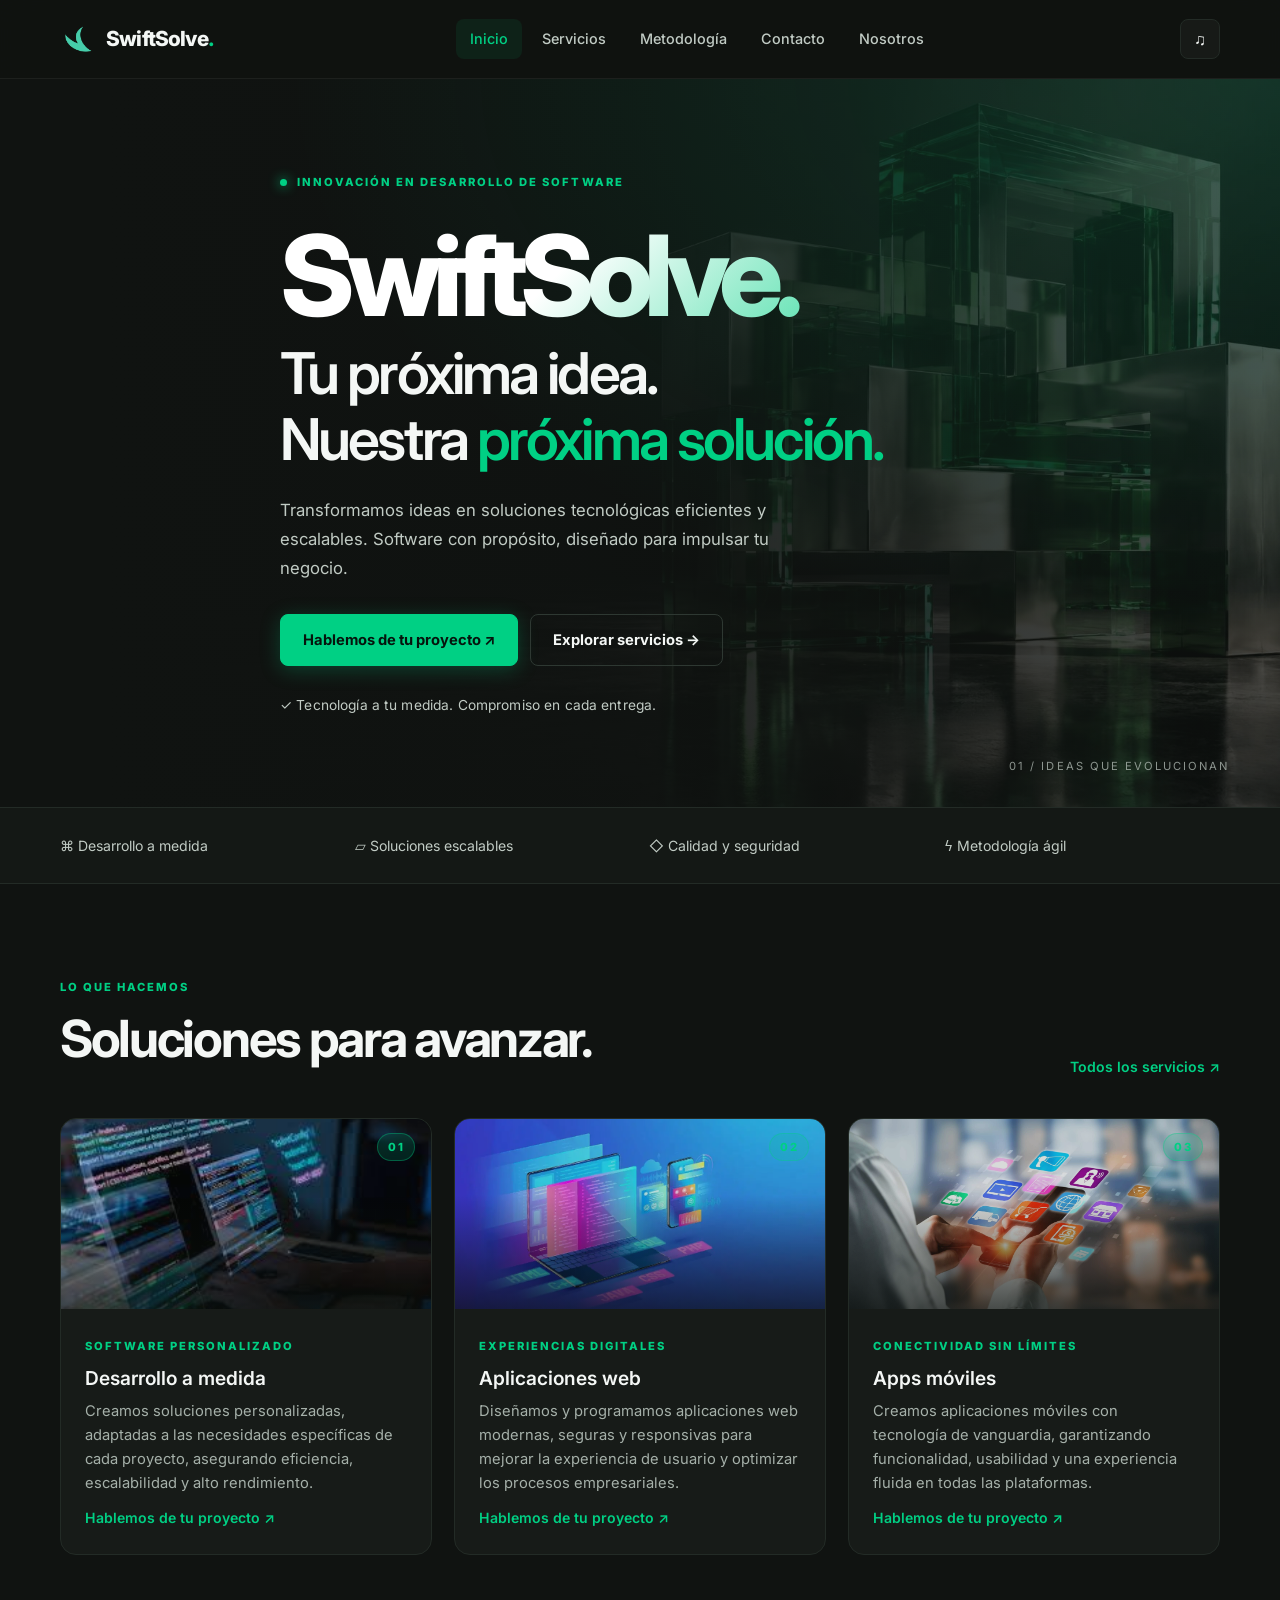
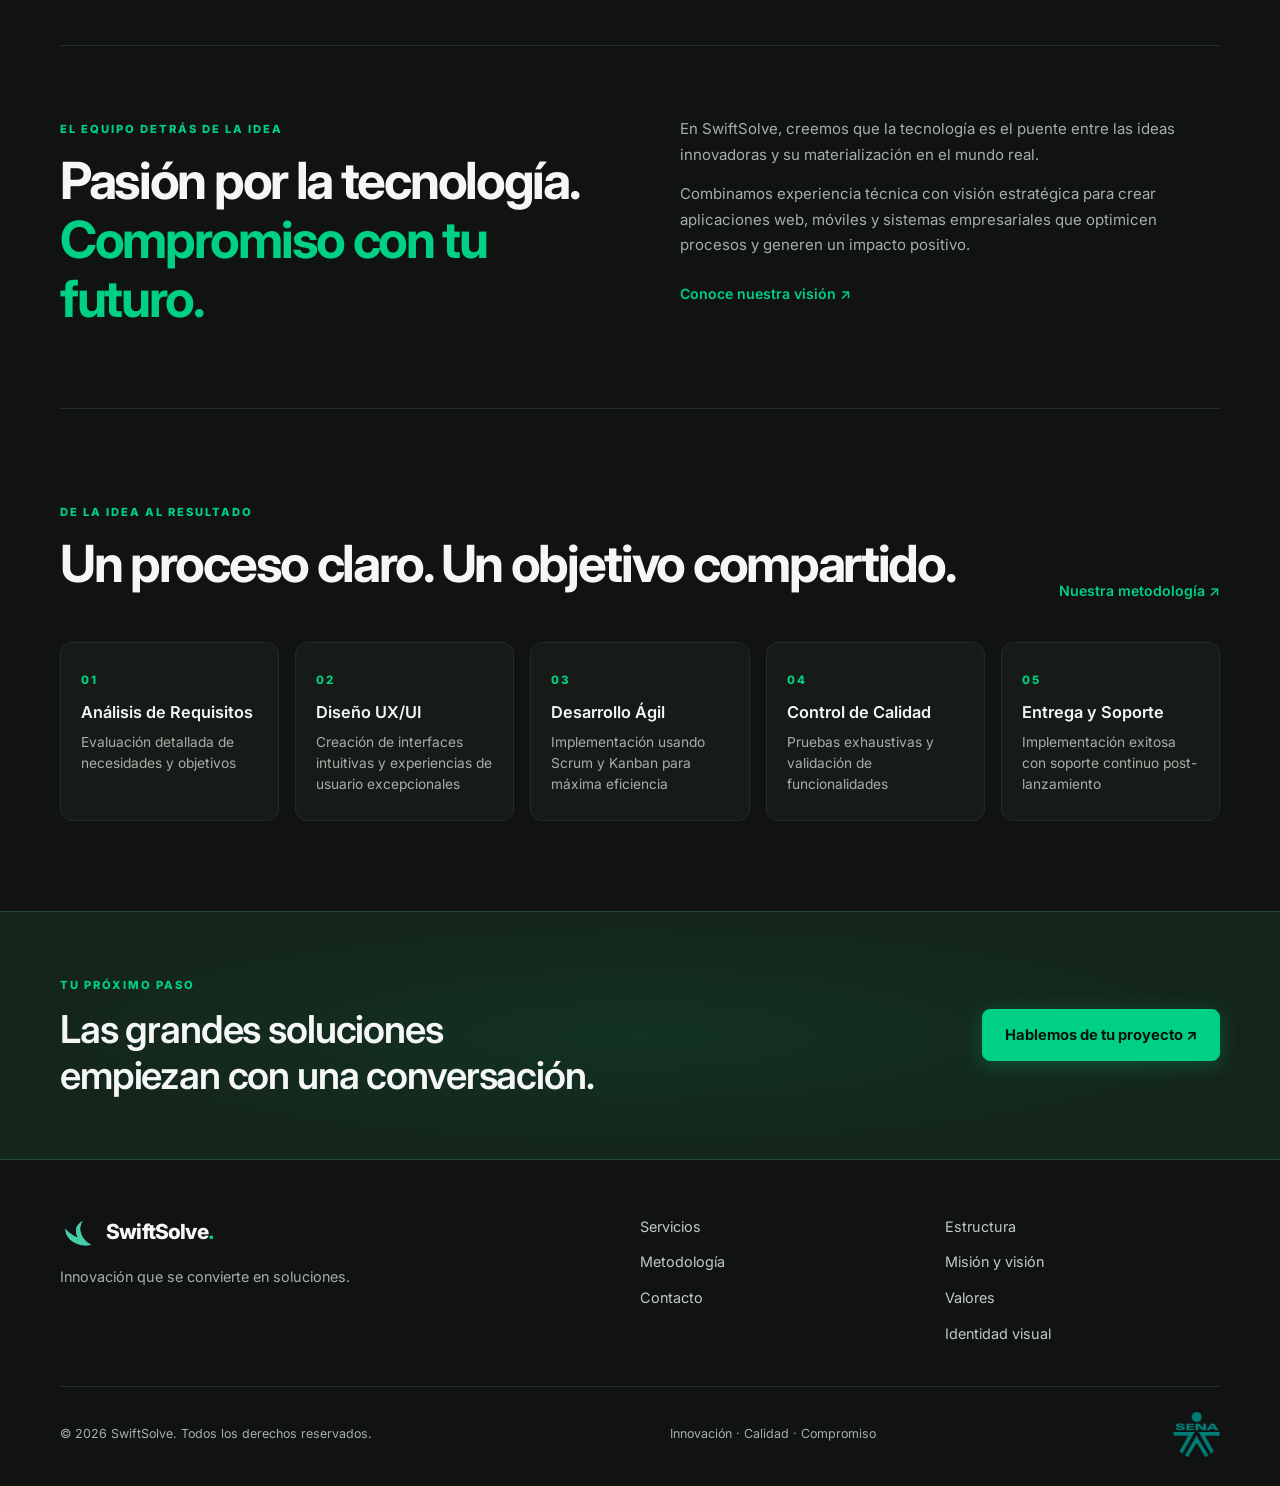
==== index.html @ 2b213038 "teyrtytrytrytr" ====
<!doctype html><html lang="es"><head><meta charset="utf-8"><meta name="viewport" content="width=device-width, initial-scale=1"><meta name="description" content="Transformamos ideas en soluciones tecnológicas eficientes y escalables. Software con propósito, diseñado para impulsar tu negocio."><meta name="theme-color" content="#101311"><title>Inicio | SwiftSolve</title><link rel="icon" href="assets/logo.png"><link rel="stylesheet" href="styles.css"></head><body><header class="site-header"><div class="shell header-inner"><a class="brand" href="index.html"><img src="assets/logo.png" alt=""><span>SwiftSolve<span class="brand-dot">.</span></span></a><nav class="desktop-nav" aria-label="Navegación principal"><a href="index.html" aria-current="page">Inicio</a><a href="servicios.html">Servicios</a><a href="metodologia.html">Metodología</a><a href="contactos.html">Contacto</a><div class="company-menu"><button class="nav-menu-button" type="button">Nosotros</button><div class="company-dropdown"><a href="estructura.html">Estructura</a><a href="mision-vision.html">Misión y visión</a><a href="valores.html">Valores</a><a href="identidad-visual.html">Identidad visual</a></div></div></nav><div class="header-actions"><button class="icon-btn" type="button" onclick="toggleAudio()" aria-label="Escuchar presentación">♫</button><button class="mobile-toggle" type="button" onclick="toggleMenu()" aria-label="Abrir menú">☰</button></div></div><nav class="mobile-nav" aria-label="Menú móvil"><a href="index.html" aria-current="page">Inicio</a><a href="servicios.html">Servicios</a><a href="metodologia.html">Metodología</a><a href="contactos.html">Contacto</a><a href="estructura.html">Estructura</a><a href="mision-vision.html">Misión y visión</a><a href="valores.html">Valores</a><a href="identidad-visual.html">Identidad visual</a></nav></header><div class="audio-panel hidden"><div class="audio-panel-head"><strong>Conoce SwiftSolve</strong><button class="icon-btn" onclick="this.closest('.audio-panel').classList.add('hidden')" aria-label="Cerrar audio">✕</button></div><audio controls src="assets/Discurso.mp3">Tu navegador no admite audio.</audio></div><main><section class="hero"><img class="hero-image" src="assets/swiftsolve-hero.jpg" alt="Tecnología e innovación"><div class="shell hero-content"><span class="eyebrow"><span class="status-dot"></span>INNOVACIÓN EN DESARROLLO DE SOFTWARE</span><h1>SwiftSolve<span class="brand-dot">.</span></h1><h2>Tu próxima idea.<br>Nuestra <span>próxima solución.</span></h2><p class="hero-description">Transformamos ideas en soluciones tecnológicas eficientes y escalables. Software con propósito, diseñado para impulsar tu negocio.</p><div class="hero-buttons"><a class="button" href="contactos.html">Hablemos de tu proyecto ↗</a><a class="button outline" href="servicios.html">Explorar servicios →</a></div><div class="hero-note">✓ Tecnología a tu medida. Compromiso en cada entrega.</div></div><div class="hero-index">01 / IDEAS QUE EVOLUCIONAN</div></section><div class="principles-band"><div class="shell principles"><div>⌘ Desarrollo a medida</div><div>▱ Soluciones escalables</div><div>◇ Calidad y seguridad</div><div>ϟ Metodología ágil</div></div></div><section class="shell section"><div class="section-heading"><div><span class="eyebrow">LO QUE HACEMOS</span><h2>Soluciones para avanzar.</h2></div><a class="text-link" href="servicios.html">Todos los servicios ↗</a></div><div class="service-grid"><article class="service-card"><div class="service-photo"><img src="assets/servicio1.png" alt="Desarrollo a medida" loading="lazy"><span class="service-number">01</span></div><div class="service-body"><span class="eyebrow">SOFTWARE PERSONALIZADO</span><h3>Desarrollo a medida</h3><p>Creamos soluciones personalizadas, adaptadas a las necesidades específicas de cada proyecto, asegurando eficiencia, escalabilidad y alto rendimiento.</p><a class="text-link" href="contactos.html">Hablemos de tu proyecto ↗</a></div></article><article class="service-card"><div class="service-photo"><img src="assets/servicio2.png" alt="Aplicaciones web" loading="lazy"><span class="service-number">02</span></div><div class="service-body"><span class="eyebrow">EXPERIENCIAS DIGITALES</span><h3>Aplicaciones web</h3><p>Diseñamos y programamos aplicaciones web modernas, seguras y responsivas para mejorar la experiencia de usuario y optimizar los procesos empresariales.</p><a class="text-link" href="contactos.html">Hablemos de tu proyecto ↗</a></div></article><article class="service-card"><div class="service-photo"><img src="assets/servicio3.png" alt="Apps móviles" loading="lazy"><span class="service-number">03</span></div><div class="service-body"><span class="eyebrow">CONECTIVIDAD SIN LÍMITES</span><h3>Apps móviles</h3><p>Creamos aplicaciones móviles con tecnología de vanguardia, garantizando funcionalidad, usabilidad y una experiencia fluida en todas las plataformas.</p><a class="text-link" href="contactos.html">Hablemos de tu proyecto ↗</a></div></article></div></section><section class="shell about-section"><div><span class="eyebrow">EL EQUIPO DETRÁS DE LA IDEA</span><h2>Pasión por la tecnología.<br><span>Compromiso con tu futuro.</span></h2></div><div><p>En SwiftSolve, creemos que la tecnología es el puente entre las ideas innovadoras y su materialización en el mundo real.</p><p>Combinamos experiencia técnica con visión estratégica para crear aplicaciones web, móviles y sistemas empresariales que optimicen procesos y generen un impacto positivo.</p><a class="text-link" href="mision-vision.html">Conoce nuestra visión ↗</a></div></section><section class="shell section"><div class="section-heading"><div><span class="eyebrow">DE LA IDEA AL RESULTADO</span><h2>Un proceso claro. Un objetivo compartido.</h2></div><a class="text-link" href="metodologia.html">Nuestra metodología ↗</a></div><div class="method-steps"><article><span class="step-number">01</span><h3>Análisis de Requisitos</h3><p>Evaluación detallada de necesidades y objetivos</p></article><article><span class="step-number">02</span><h3>Diseño UX/UI</h3><p>Creación de interfaces intuitivas y experiencias de usuario excepcionales</p></article><article><span class="step-number">03</span><h3>Desarrollo Ágil</h3><p>Implementación usando Scrum y Kanban para máxima eficiencia</p></article><article><span class="step-number">04</span><h3>Control de Calidad</h3><p>Pruebas exhaustivas y validación de funcionalidades</p></article><article><span class="step-number">05</span><h3>Entrega y Soporte</h3><p>Implementación exitosa con soporte continuo post-lanzamiento</p></article></div></section><section class="contact-band"><div class="shell"><div><span class="eyebrow">TU PRÓXIMO PASO</span><h2>Las grandes soluciones<br>empiezan con una conversación.</h2></div><a class="button" href="contactos.html">Hablemos de tu proyecto ↗</a></div></section></main><footer class="site-footer shell"><div class="footer-top"><div><a class="brand" href="index.html"><img src="assets/logo.png" alt=""><span>SwiftSolve<span class="brand-dot">.</span></span></a><p>Innovación que se convierte en soluciones.</p></div><div class="footer-links"><a href="servicios.html">Servicios</a><a href="metodologia.html">Metodología</a><a href="contactos.html">Contacto</a></div><div class="footer-links"><a href="estructura.html">Estructura</a><a href="mision-vision.html">Misión y visión</a><a href="valores.html">Valores</a><a href="identidad-visual.html">Identidad visual</a></div></div><div class="footer-bottom"><span>© 2026 SwiftSolve. Todos los derechos reservados.</span><span>Innovación · Calidad · Compromiso</span><img src="assets/logo-sena-verde.png" alt="SENA" width="47" height="47"></div></footer><script src="script.js"></script></body></html>
---- styles.css ----
/* ============================================================
   SWIFTSOLVE — STYLES.CSS (mejorado)
   Paleta: verde #00d084 · negro #101311 · blanco #f4f7f5
   ============================================================ */

@import url('https://fonts.googleapis.com/css2?family=Inter:wght@300;400;500;600;700;800&family=Manrope:wght@400;500;600;700;800&display=swap');

:root {
    --bg: #101311;
    --bg-2: #141815;
    --panel: #171b18;
    --panel-2: #1b211d;
    --text: #f4f7f5;
    --text-2: #c1cbc4;
    --muted: #a5b0a9;
    --green: #00d084;
    --green-dark: #00a86b;
    --line: #232b26;
    --line-2: #2e3832;

    --radius-sm: 8px;
    --radius-md: 12px;
    --radius-lg: 16px;
    --radius-xl: 20px;

    --shadow-sm: 0 2px 8px rgba(0, 0, 0, 0.25);
    --shadow-md: 0 12px 30px rgba(0, 0, 0, 0.35);
    --shadow-lg: 0 24px 60px rgba(0, 0, 0, 0.45);
    --shadow-glow: 0 0 24px rgba(0, 208, 132, 0.18);
    --shadow-glow-strong: 0 0 40px rgba(0, 208, 132, 0.3);

    --transition: 0.25s cubic-bezier(0.4, 0, 0.2, 1);
}

/* ============================================================
   RESET
   ============================================================ */
* {
    box-sizing: border-box;
    margin: 0;
    padding: 0;
}

html {
    scroll-behavior: smooth;
    -webkit-text-size-adjust: 100%;
}

body {
    background: var(--bg);
    color: var(--text);
    font-family: 'Inter', 'Manrope', -apple-system, BlinkMacSystemFont, Arial, sans-serif;
    font-size: 15px;
    line-height: 1.65;
    -webkit-font-smoothing: antialiased;
    -moz-osx-font-smoothing: grayscale;
    overflow-x: hidden;
}

img {
    max-width: 100%;
    display: block;
}

a {
    color: inherit;
    text-decoration: none;
    transition: color var(--transition);
}

button {
    font-family: inherit;
    cursor: pointer;
}

.shell {
    width: min(1160px, calc(100% - 44px));
    margin-inline: auto;
}

/* ============================================================
   HEADER
   ============================================================ */
.site-header {
    position: sticky;
    top: 0;
    z-index: 100;
    background: rgba(16, 19, 17, 0.82);
    backdrop-filter: saturate(180%) blur(18px);
    -webkit-backdrop-filter: saturate(180%) blur(18px);
    border-bottom: 1px solid rgba(255, 255, 255, 0.06);
}

.header-inner {
    height: 78px;
    display: flex;
    align-items: center;
    justify-content: space-between;
    gap: 28px;
}

.brand {
    display: flex;
    align-items: center;
    gap: 10px;
    font-size: 1.3rem;
    font-weight: 800;
    letter-spacing: -0.04em;
    color: var(--text);
    transition: opacity var(--transition);
}

.brand:hover { opacity: 0.85; }

.brand img {
    width: 36px;
    height: 36px;
    object-fit: contain;
}

.brand-dot { color: var(--green); }

/* Nav desktop */
.desktop-nav {
    display: flex;
    align-items: center;
    gap: 6px;
    font-size: 0.9rem;
    font-weight: 500;
}

.desktop-nav > a,
.company-menu > button {
    position: relative;
    padding: 8px 14px;
    border-radius: var(--radius-sm);
    color: var(--text-2);
    background: transparent;
    border: 0;
    font: inherit;
    font-size: 0.9rem;
    font-weight: 500;
    transition: all var(--transition);
}

.desktop-nav > a:hover,
.desktop-nav > a[aria-current="page"],
.company-menu:hover > button,
.company-menu > button[aria-expanded="true"] {
    color: var(--green);
    background: rgba(0, 208, 132, 0.08);
}

.company-menu {
    position: relative;
}

.company-dropdown {
    position: absolute;
    top: calc(100% + 8px);
    left: 0;
    min-width: 200px;
    padding: 8px;
    background: var(--panel-2);
    border: 1px solid var(--line);
    border-radius: var(--radius-md);
    box-shadow: var(--shadow-lg);
    display: none;
    flex-direction: column;
    gap: 2px;
    animation: fadeDown 0.2s ease;
}

.company-menu:hover .company-dropdown,
.company-menu:focus-within .company-dropdown {
    display: flex;
}

@keyframes fadeDown {
    from { opacity: 0; transform: translateY(-6px); }
    to   { opacity: 1; transform: translateY(0); }
}

.company-dropdown a {
    padding: 9px 12px;
    border-radius: var(--radius-sm);
    color: var(--text-2);
    font-size: 0.88rem;
    transition: all var(--transition);
}

.company-dropdown a:hover {
    background: rgba(0, 208, 132, 0.1);
    color: var(--green);
}

/* Header actions */
.header-actions {
    display: flex;
    gap: 8px;
    align-items: center;
}

.icon-btn,
.mobile-toggle {
    display: inline-flex;
    align-items: center;
    justify-content: center;
    width: 40px;
    height: 40px;
    padding: 0;
    background: rgba(255, 255, 255, 0.03);
    border: 1px solid var(--line);
    border-radius: var(--radius-sm);
    color: var(--text);
    font-size: 1rem;
    transition: all var(--transition);
}

.icon-btn:hover,
.mobile-toggle:hover {
    background: rgba(0, 208, 132, 0.12);
    border-color: rgba(0, 208, 132, 0.35);
    color: var(--green);
    transform: translateY(-1px);
}

.mobile-toggle { display: none; }

/* Mobile nav */
.mobile-nav {
    display: none;
    padding: 12px 22px 22px;
    border-top: 1px solid var(--line);
    background: rgba(16, 19, 17, 0.98);
    backdrop-filter: blur(18px);
    animation: fadeDown 0.25s ease;
}

.mobile-nav.open { display: block; }

.mobile-nav a {
    display: block;
    padding: 13px 4px;
    border-bottom: 1px solid var(--line);
    color: var(--text-2);
    font-size: 0.95rem;
    font-weight: 500;
    transition: color var(--transition);
}

.mobile-nav a:hover,
.mobile-nav a[aria-current="page"] {
    color: var(--green);
}

/* ============================================================
   HERO
   ============================================================ */
.hero {
    position: relative;
    min-height: 640px;
    display: flex;
    align-items: center;
    overflow: hidden;
    border-bottom: 1px solid var(--line);
    isolation: isolate;
}

.hero-image {
    position: absolute;
    inset: 0;
    width: 100%;
    height: 100%;
    object-fit: cover;
    opacity: 0.32;
    z-index: -2;
    filter: saturate(0.9) contrast(1.05);
}

.hero::after {
    content: '';
    position: absolute;
    inset: 0;
    z-index: -1;
    background:
        radial-gradient(ellipse at top right, rgba(0, 208, 132, 0.15) 0%, transparent 55%),
        linear-gradient(90deg, #101311 8%, rgba(16, 19, 17, 0.86) 45%, rgba(16, 19, 17, 0.25) 100%);
}

.hero-content {
    position: relative;
    z-index: 1;
    padding: 90px 0;
    max-width: 720px;
}

.eyebrow {
    display: inline-flex;
    align-items: center;
    font-size: 0.7rem;
    letter-spacing: 0.18em;
    font-weight: 800;
    color: var(--green);
    text-transform: uppercase;
}

.status-dot {
    display: inline-block;
    width: 7px;
    height: 7px;
    background: var(--green);
    border-radius: 50%;
    margin-right: 10px;
    box-shadow: 0 0 12px var(--green);
    animation: pulseDot 2s ease-in-out infinite;
}

@keyframes pulseDot {
    0%, 100% { opacity: 1; transform: scale(1); }
    50%      { opacity: 0.5; transform: scale(0.85); }
}

.hero h1 {
    font-size: clamp(3.5rem, 9vw, 7rem);
    line-height: 1.02;
    letter-spacing: -0.075em;
    margin: 24px 0 8px;
    font-weight: 800;
    background: linear-gradient(135deg, #ffffff 40%, var(--green) 100%);
    -webkit-background-clip: text;
    background-clip: text;
    -webkit-text-fill-color: transparent;
}

.hero h2 {
    font-size: clamp(1.9rem, 4.5vw, 3.6rem);
    line-height: 1.15;
    letter-spacing: -0.05em;
    margin: 0 0 24px;
    font-weight: 600;
    color: var(--text);
}

.hero h2 span,
.about-section h2 span {
    color: var(--green);
}

.hero-description {
    color: var(--text-2);
    font-size: 1.05rem;
    max-width: 560px;
    line-height: 1.7;
}

.hero-buttons {
    display: flex;
    flex-wrap: wrap;
    gap: 12px;
    margin-top: 32px;
}

.button {
    display: inline-flex;
    align-items: center;
    justify-content: center;
    gap: 10px;
    padding: 13px 22px;
    border-radius: var(--radius-sm);
    background: var(--green);
    color: #06140d;
    font-weight: 700;
    font-size: 0.92rem;
    border: 1px solid var(--green);
    transition: all var(--transition);
    box-shadow: 0 4px 20px rgba(0, 208, 132, 0.25);
}

.button:hover {
    transform: translateY(-2px);
    filter: brightness(1.08);
    box-shadow: 0 8px 28px rgba(0, 208, 132, 0.4);
}

.button.outline {
    background: transparent;
    color: var(--text);
    border-color: var(--line-2);
    box-shadow: none;
}

.button.outline:hover {
    background: rgba(0, 208, 132, 0.08);
    border-color: rgba(0, 208, 132, 0.5);
    color: var(--green);
}

.hero-note {
    margin-top: 28px;
    color: var(--text-2);
    font-size: 0.86rem;
    letter-spacing: 0.01em;
}

.hero-index {
    position: absolute;
    z-index: 2;
    right: 4%;
    bottom: 32px;
    font-size: 0.7rem;
    letter-spacing: 0.18em;
    color: var(--text-2);
    opacity: 0.7;
}

/* ============================================================
   PRINCIPLES BAND
   ============================================================ */
.principles-band {
    border-bottom: 1px solid var(--line);
    background: var(--bg-2);
}

.principles {
    display: grid;
    grid-template-columns: repeat(4, 1fr);
    gap: 18px;
    padding: 26px 0;
}

.principles div {
    display: flex;
    align-items: center;
    gap: 10px;
    color: var(--text-2);
    font-size: 0.88rem;
    transition: color var(--transition);
}

.principles div:hover {
    color: var(--text);
}

/* ============================================================
   SECTION
   ============================================================ */
.section {
    padding-top: 90px;
    padding-bottom: 90px;
}

.section-heading {
    display: flex;
    align-items: end;
    justify-content: space-between;
    gap: 24px;
    margin-bottom: 40px;
}

.section-heading h2,
.about-section h2,
.contact-layout h2 {
    font-size: clamp(2rem, 4vw, 3.2rem);
    line-height: 1.15;
    letter-spacing: -0.045em;
    margin: 10px 0;
    font-weight: 700;
    color: var(--text);
}

/* ============================================================
   SERVICE CARDS
   ============================================================ */
.service-grid {
    display: grid;
    grid-template-columns: repeat(3, minmax(0, 1fr));
    gap: 22px;
}

.service-card {
    border: 1px solid var(--line);
    background: var(--panel);
    border-radius: var(--radius-lg);
    overflow: hidden;
    transition: all var(--transition);
    position: relative;
}

.service-card::before {
    content: '';
    position: absolute;
    top: 0;
    left: 0;
    right: 0;
    height: 2px;
    background: linear-gradient(90deg, transparent, var(--green), transparent);
    opacity: 0;
    transition: opacity var(--transition);
    z-index: 2;
}

.service-card:hover {
    transform: translateY(-6px);
    border-color: rgba(0, 208, 132, 0.35);
    box-shadow: var(--shadow-glow), var(--shadow-md);
}

.service-card:hover::before {
    opacity: 1;
}

.service-photo {
    height: 190px;
    position: relative;
    background: #1c2922;
    overflow: hidden;
}

.service-photo img {
    width: 100%;
    height: 100%;
    object-fit: cover;
    opacity: 0.85;
    transition: transform 0.6s cubic-bezier(0.25, 0.46, 0.45, 0.94), opacity var(--transition);
}

.service-card:hover .service-photo img {
    transform: scale(1.06);
    opacity: 1;
}

.service-photo::after {
    content: '';
    position: absolute;
    inset: 0;
    background: linear-gradient(180deg, transparent 40%, rgba(10, 15, 12, 0.7) 100%);
    pointer-events: none;
}

.service-number {
    position: absolute;
    right: 16px;
    top: 14px;
    padding: 4px 10px;
    background: rgba(0, 208, 132, 0.15);
    border: 1px solid rgba(0, 208, 132, 0.35);
    border-radius: 999px;
    color: var(--green);
    font-size: 0.7rem;
    font-weight: 800;
    letter-spacing: 0.12em;
    z-index: 1;
    backdrop-filter: blur(8px);
}

.service-body {
    padding: 24px;
}

.service-body h3 {
    font-size: 1.2rem;
    margin: 8px 0;
    font-weight: 600;
    line-height: 1.3;
    color: var(--text);
}

.service-body p {
    color: var(--muted);
    font-size: 0.92rem;
    line-height: 1.65;
}

.text-link {
    display: inline-flex;
    align-items: center;
    gap: 4px;
    color: var(--green);
    font-weight: 600;
    font-size: 0.88rem;
    margin-top: 10px;
    position: relative;
    transition: gap var(--transition);
}

.text-link:hover {
    gap: 8px;
}

/* ============================================================
   ABOUT SECTION
   ============================================================ */
.about-section {
    padding: 70px 0;
    display: grid;
    grid-template-columns: 1fr 1fr;
    gap: 80px;
    border-top: 1px solid var(--line);
    border-bottom: 1px solid var(--line);
}

.about-section p {
    color: var(--muted);
    margin-bottom: 14px;
    line-height: 1.7;
}

/* ============================================================
   METHOD STEPS
   ============================================================ */
.method-steps {
    display: grid;
    grid-template-columns: repeat(5, 1fr);
    gap: 16px;
}

.method-steps article {
    padding: 24px 20px;
    border: 1px solid var(--line);
    background: var(--panel);
    border-radius: var(--radius-md);
    transition: all var(--transition);
    position: relative;
    overflow: hidden;
}

.method-steps article::before {
    content: '';
    position: absolute;
    top: 0;
    left: 0;
    width: 100%;
    height: 2px;
    background: linear-gradient(90deg, transparent, var(--green), transparent);
    opacity: 0;
    transition: opacity var(--transition);
}

.method-steps article:hover {
    transform: translateY(-4px);
    border-color: rgba(0, 208, 132, 0.3);
    box-shadow: var(--shadow-glow);
}

.method-steps article:hover::before {
    opacity: 1;
}

.step-number {
    display: inline-block;
    color: var(--green);
    font-size: 0.72rem;
    font-weight: 800;
    letter-spacing: 0.18em;
    margin-bottom: 8px;
}

.method-steps h3 {
    font-size: 1.02rem;
    line-height: 1.3;
    margin: 4px 0 8px;
    font-weight: 600;
    color: var(--text);
}

.method-steps p {
    font-size: 0.86rem;
    color: var(--muted);
    line-height: 1.55;
    margin: 0;
}

/* ============================================================
   CONTACT BAND
   ============================================================ */
.contact-band {
    padding: 60px 0;
    background:
        radial-gradient(ellipse at center, rgba(0, 208, 132, 0.08) 0%, transparent 70%),
        #14251b;
    border-top: 1px solid #244b36;
    border-bottom: 1px solid #244b36;
}

.contact-band > .shell {
    display: flex;
    align-items: center;
    justify-content: space-between;
    gap: 32px;
}

.contact-band h2 {
    font-size: clamp(1.7rem, 3vw, 2.4rem);
    line-height: 1.2;
    margin: 10px 0 0;
    font-weight: 600;
    letter-spacing: -0.03em;
    color: var(--text);
}

/* ============================================================
   PAGE INTRO (Subpáginas)
   ============================================================ */
.page-intro {
    padding-top: 80px;
    padding-bottom: 60px;
    border-bottom: 1px solid var(--line);
    position: relative;
}

.page-intro::before {
    content: '';
    position: absolute;
    top: 0;
    left: 50%;
    transform: translateX(-50%);
    width: 60%;
    height: 100%;
    background: radial-gradient(ellipse at top, rgba(0, 208, 132, 0.06) 0%, transparent 70%);
    pointer-events: none;
    z-index: -1;
}

.breadcrumb {
    display: inline-flex;
    gap: 9px;
    color: var(--muted);
    font-size: 0.8rem;
    margin-bottom: 36px;
    transition: color var(--transition);
}

.breadcrumb:hover {
    color: var(--green);
}

.page-intro h1 {
    font-size: clamp(2.6rem, 6.5vw, 5rem);
    letter-spacing: -0.065em;
    line-height: 1.05;
    margin: 14px 0;
    font-weight: 800;
    color: var(--text);
}

.page-intro p {
    max-width: 720px;
    font-size: 1.05rem;
    color: var(--muted);
    line-height: 1.7;
}

/* ============================================================
   COMPANY CONTENT (Nosotros)
   ============================================================ */
.company-content {
    display: grid;
    grid-template-columns: repeat(2, minmax(0, 1fr));
    gap: 22px;
}

.company-block {
    padding: 32px;
    background: var(--panel);
    border: 1px solid var(--line);
    border-radius: var(--radius-lg);
    transition: all var(--transition);
    position: relative;
    overflow: hidden;
}

.company-block::before {
    content: '';
    position: absolute;
    top: 0;
    left: 0;
    width: 3px;
    height: 100%;
    background: linear-gradient(180deg, var(--green), transparent);
    opacity: 0;
    transition: opacity var(--transition);
}

.company-block:hover {
    border-color: rgba(0, 208, 132, 0.3);
    box-shadow: var(--shadow-glow);
    transform: translateY(-4px);
}

.company-block:hover::before {
    opacity: 1;
}

.company-block h2 {
    font-size: 1.4rem;
    margin: 12px 0 16px;
    font-weight: 600;
    color: var(--text);
    letter-spacing: -0.02em;
}

.company-block p {
    color: var(--muted);
    line-height: 1.7;
}

.company-block ul {
    padding-left: 22px;
    color: var(--muted);
    list-style: none;
}

.company-block li {
    margin: 14px 0;
    position: relative;
    padding-left: 0;
    line-height: 1.6;
}

.company-block li::before {
    content: '';
    position: absolute;
    left: -18px;
    top: 0.6em;
    width: 6px;
    height: 6px;
    background: var(--green);
    border-radius: 50%;
    box-shadow: 0 0 8px rgba(0, 208, 132, 0.5);
}

.company-block li strong {
    color: var(--text);
    font-weight: 600;
}

.content-icon {
    display: inline-block;
    color: var(--green);
    font-size: 0.75rem;
    font-weight: 800;
    letter-spacing: 0.16em;
}

/* ============================================================
   SWATCH (Paleta)
   ============================================================ */
.swatch {
    display: flex;
    justify-content: space-between;
    align-items: center;
    width: 100%;
    height: 84px;
    padding: 18px;
    border: 1px solid rgba(255, 255, 255, 0.15);
    border-radius: var(--radius-md);
    background: var(--swatch);
    color: var(--swatch-text, #07110b);
    font-weight: 700;
    font-size: 0.9rem;
    cursor: pointer;
    transition: all var(--transition);
    letter-spacing: 0.02em;
}

.swatch:hover {
    transform: translateY(-3px);
    box-shadow: 0 10px 30px rgba(0, 0, 0, 0.35);
    border-color: rgba(255, 255, 255, 0.3);
}

.swatch[style*="#0A0A0A"] {
    color: white;
}

/* ============================================================
   CONTACT LAYOUT
   ============================================================ */
.contact-layout {
    display: grid;
    grid-template-columns: 0.9fr 1.1fr;
    gap: 70px;
}

.contact-layout h2 {
    font-size: clamp(2rem, 4vw, 3rem);
    line-height: 1.15;
    margin-bottom: 16px;
}

.contact-layout p {
    color: var(--muted);
    margin-bottom: 20px;
    line-height: 1.7;
}

.contact-items {
    display: grid;
    gap: 0;
}

.contact-item {
    display: flex;
    gap: 20px;
    padding: 24px 0;
    border-bottom: 1px solid var(--line);
    transition: all var(--transition);
}

.contact-item:last-child {
    border-bottom: 0;
}

.contact-item > div {
    display: grid;
    gap: 6px;
    min-width: 0;
}

.contact-item a,
.contact-item span:not(.eyebrow) {
    overflow-wrap: anywhere;
    color: var(--text-2);
    font-size: 0.95rem;
    transition: color var(--transition);
}

.contact-item a:hover {
    color: var(--green);
}

.payment-chips {
    display: flex;
    flex-wrap: wrap;
    gap: 8px;
    margin-top: 10px;
}

.payment-chip {
    border: 1px solid var(--line-2);
    border-radius: 6px;
    padding: 5px 11px;
    font-size: 0.8rem;
    color: var(--text-2);
    background: rgba(255, 255, 255, 0.02);
    transition: all var(--transition);
}

.payment-chip:hover {
    border-color: rgba(0, 208, 132, 0.4);
    color: var(--green);
    background: rgba(0, 208, 132, 0.06);
}

.payment-note {
    font-size: 0.85rem;
    color: var(--muted);
    margin-top: 12px;
    line-height: 1.6;
}

/* ============================================================
   FOOTER
   ============================================================ */
.site-footer {
    padding-top: 55px;
    padding-bottom: 28px;
}

.footer-top {
    display: grid;
    grid-template-columns: 2fr 1fr 1fr;
    gap: 30px;
    padding-bottom: 40px;
}

.footer-top p {
    color: var(--muted);
    margin-top: 14px;
    font-size: 0.9rem;
    max-width: 320px;
    line-height: 1.6;
}

.footer-links {
    display: grid;
    align-content: start;
    gap: 12px;
    color: var(--text-2);
    font-size: 0.9rem;
}

.footer-links a {
    color: var(--text-2);
    transition: color var(--transition);
    position: relative;
    width: fit-content;
}

.footer-links a:hover {
    color: var(--green);
}

.footer-bottom {
    border-top: 1px solid var(--line);
    padding-top: 24px;
    display: flex;
    align-items: center;
    gap: 22px;
    justify-content: space-between;
    color: var(--muted);
    font-size: 0.78rem;
    flex-wrap: wrap;
}

.footer-bottom img {
    object-fit: contain;
}

/* ============================================================
   AUDIO PANEL
   ============================================================ */
.audio-panel {
    position: fixed;
    z-index: 200;
    right: 20px;
    top: 96px;
    width: min(370px, calc(100% - 40px));
    background: var(--panel-2);
    border: 1px solid var(--line);
    border-radius: var(--radius-md);
    padding: 20px;
    box-shadow: var(--shadow-lg);
    animation: fadeDown 0.25s ease;
}

.audio-panel-head {
    display: flex;
    align-items: center;
    justify-content: space-between;
    margin-bottom: 14px;
    font-size: 0.95rem;
}

.audio-panel audio {
    width: 100%;
    border-radius: var(--radius-sm);
}

.hidden {
    display: none !important;
}

/* ============================================================
   ANIMACIONES GLOBALES
   ============================================================ */
@keyframes fadeIn {
    from { opacity: 0; }
    to   { opacity: 1; }
}

.page-intro,
.section,
.contact-band,
.about-section {
    animation: fadeIn 0.5s ease;
}

/* ============================================================
   RESPONSIVE
   ============================================================ */
@media (max-width: 960px) {
    .desktop-nav { gap: 4px; }
    .desktop-nav > a,
    .company-menu > button {
        padding: 8px 10px;
        font-size: 0.85rem;
    }

    .service-grid { grid-template-columns: repeat(2, minmax(0, 1fr)); }
    .method-steps { grid-template-columns: repeat(2, 1fr); }
    .principles { grid-template-columns: repeat(2, 1fr); gap: 14px; }
    .about-section { gap: 40px; }
    .contact-layout { gap: 40px; }
    .footer-top { grid-template-columns: 1.5fr 1fr 1fr; }
}

@media (max-width: 680px) {
    .shell { width: min(100% - 32px, 1160px); }

    .header-inner { height: 68px; gap: 12px; }
    .brand { font-size: 1.15rem; }
    .brand img { width: 32px; height: 32px; }
    .desktop-nav { display: none; }
    .mobile-toggle { display: inline-flex; }
    .icon-btn, .mobile-toggle { width: 38px; height: 38px; }

    .hero { min-height: 580px; }
    .hero-content { padding: 70px 0; }
    .hero h1 { font-size: 3.4rem; }
    .hero h2 { font-size: 1.85rem; }
    .hero-description { font-size: 0.98rem; }
    .hero-buttons { align-items: stretch; flex-direction: column; max-width: 340px; }
    .hero-buttons .button { width: 100%; }
    .hero-index { font-size: 0.6rem; bottom: 20px; }

    .principles { grid-template-columns: 1fr 1fr; gap: 14px; padding: 20px 0; }
    .principles div { font-size: 0.78rem; }

    .section { padding-top: 60px; padding-bottom: 60px; }
    .section-heading { align-items: start; flex-direction: column; gap: 12px; margin-bottom: 32px; }
    .section-heading h2,
    .about-section h2,
    .contact-layout h2 { font-size: 1.85rem; }

    .service-grid { grid-template-columns: 1fr; gap: 18px; }
    .service-photo { height: 220px; }
    .service-body { padding: 20px; }

    .about-section {
        padding: 55px 0;
        grid-template-columns: 1fr;
        gap: 20px;
    }

    .method-steps { grid-template-columns: 1fr; gap: 14px; }

    .contact-band { padding: 45px 0; }
    .contact-band > .shell {
        flex-direction: column;
        align-items: flex-start;
        gap: 20px;
    }

    .page-intro { padding-top: 55px; padding-bottom: 40px; }
    .page-intro h1 { font-size: 2.6rem; }
    .page-intro p { font-size: 1rem; }
    .breadcrumb { margin-bottom: 28px; }

    .company-content { grid-template-columns: 1fr; gap: 18px; }
    .company-block { padding: 24px; }

    .contact-layout { grid-template-columns: 1fr; gap: 28px; }
    .contact-item { padding: 20px 0; }

    .footer-top { grid-template-columns: 1fr 1fr; gap: 24px; padding-bottom: 32px; }
    .footer-top > div:first-child { grid-column: 1 / -1; }
    .footer-bottom {
        align-items: flex-start;
        flex-direction: column;
        gap: 10px;
    }
    .footer-bottom img { align-self: flex-end; width: 38px; height: 38px; }

    .audio-panel { top: 82px; right: 12px; width: calc(100% - 24px); }
}

@media (max-width: 400px) {
    .hero h1 { font-size: 2.9rem; }
    .page-intro h1 { font-size: 2.3rem; }
    .section-heading h2,
    .about-section h2,
    .contact-layout h2 { font-size: 1.7rem; }
    .service-body h3 { font-size: 1.1rem; }
    .company-block h2 { font-size: 1.25rem; }
}
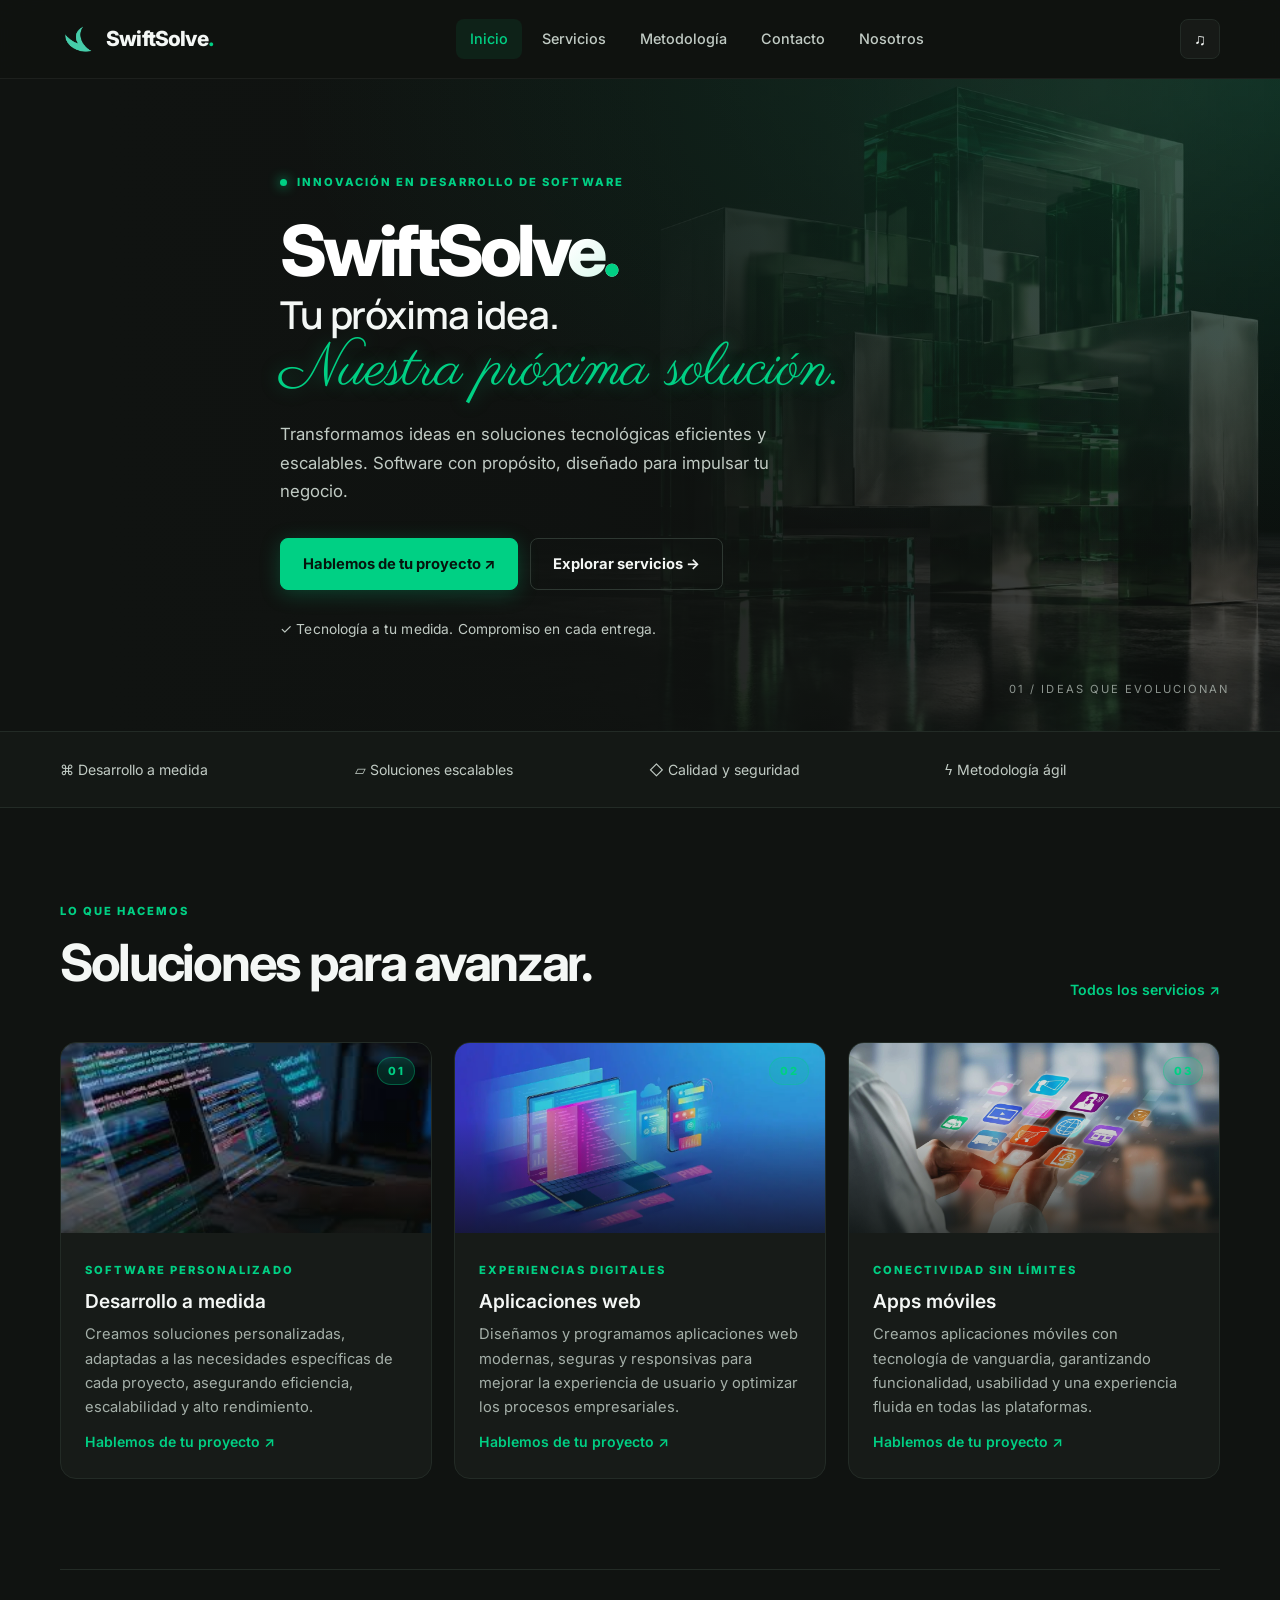
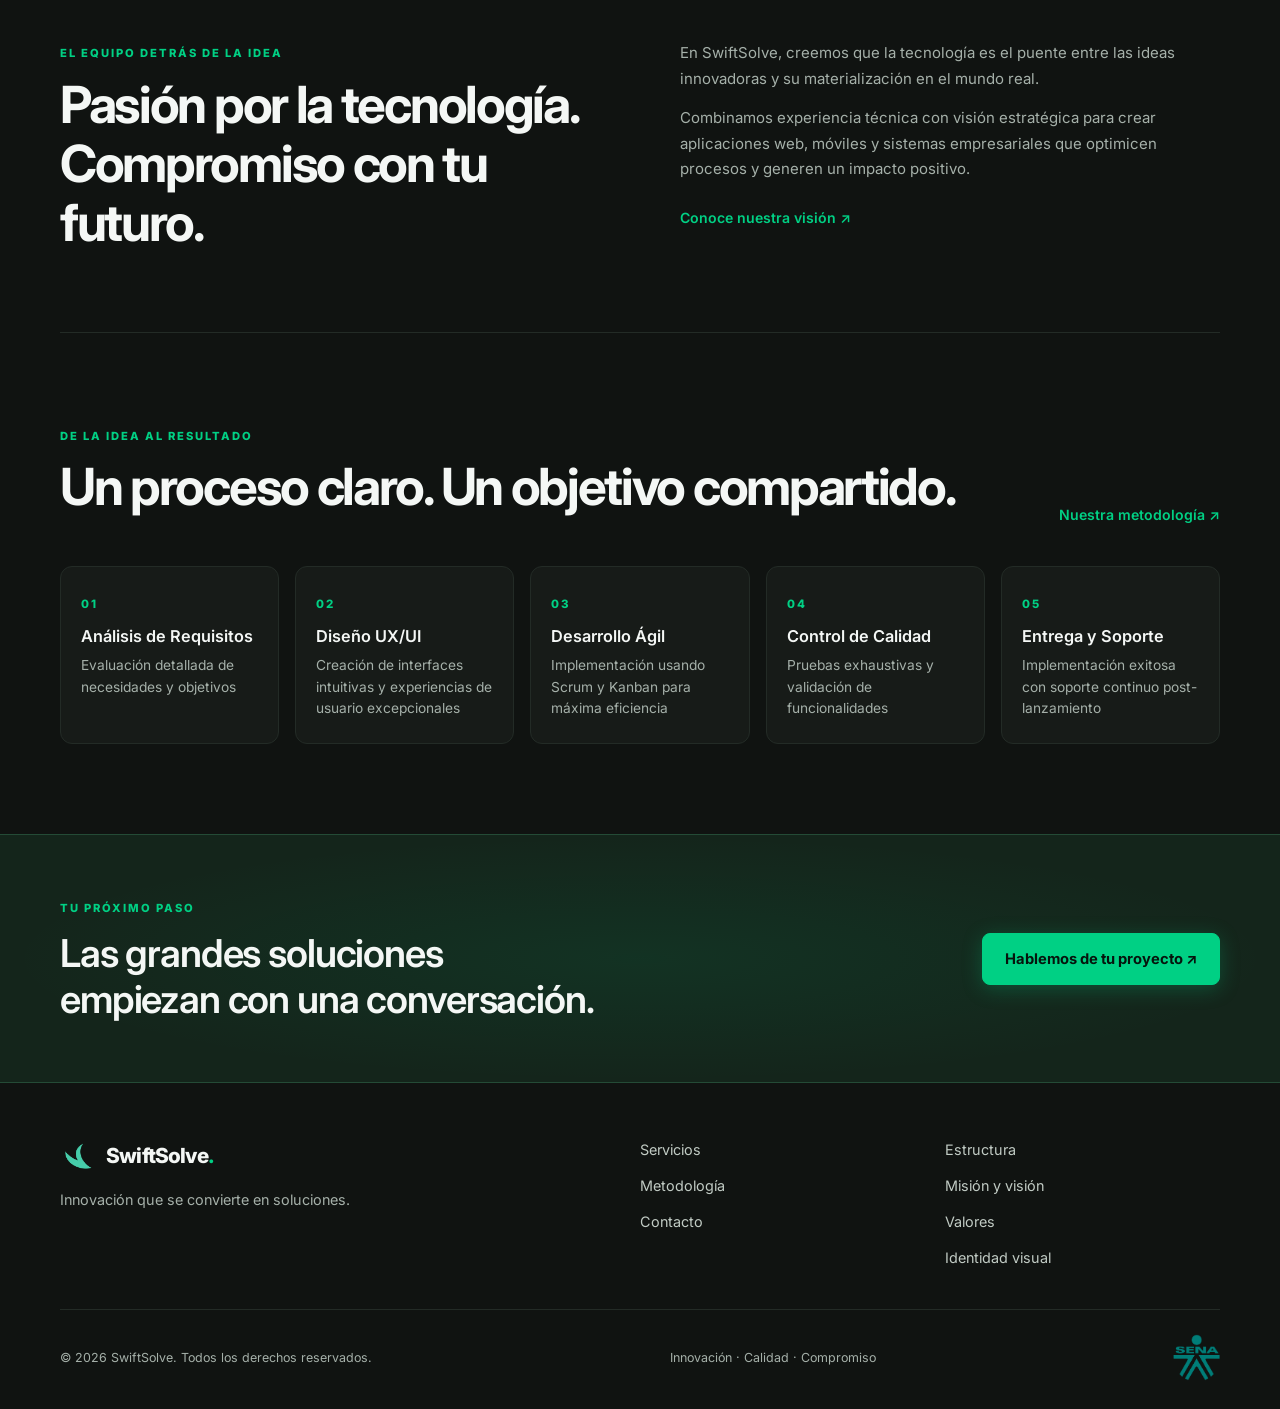
==== commit 7900123e: "nesecito arreglar el index" ====
--- a/index.html
+++ b/index.html
@@ -1 +1,237 @@
-<!doctype html><html lang="es"><head><meta charset="utf-8"><meta name="viewport" content="width=device-width, initial-scale=1"><meta name="description" content="Transformamos ideas en soluciones tecnológicas eficientes y escalables. Software con propósito, diseñado para impulsar tu negocio."><meta name="theme-color" content="#101311"><title>Inicio | SwiftSolve</title><link rel="icon" href="assets/logo.png"><link rel="stylesheet" href="styles.css"></head><body><header class="site-header"><div class="shell header-inner"><a class="brand" href="index.html"><img src="assets/logo.png" alt=""><span>SwiftSolve<span class="brand-dot">.</span></span></a><nav class="desktop-nav" aria-label="Navegación principal"><a href="index.html" aria-current="page">Inicio</a><a href="servicios.html">Servicios</a><a href="metodologia.html">Metodología</a><a href="contactos.html">Contacto</a><div class="company-menu"><button class="nav-menu-button" type="button">Nosotros</button><div class="company-dropdown"><a href="estructura.html">Estructura</a><a href="mision-vision.html">Misión y visión</a><a href="valores.html">Valores</a><a href="identidad-visual.html">Identidad visual</a></div></div></nav><div class="header-actions"><button class="icon-btn" type="button" onclick="toggleAudio()" aria-label="Escuchar presentación">♫</button><button class="mobile-toggle" type="button" onclick="toggleMenu()" aria-label="Abrir menú">☰</button></div></div><nav class="mobile-nav" aria-label="Menú móvil"><a href="index.html" aria-current="page">Inicio</a><a href="servicios.html">Servicios</a><a href="metodologia.html">Metodología</a><a href="contactos.html">Contacto</a><a href="estructura.html">Estructura</a><a href="mision-vision.html">Misión y visión</a><a href="valores.html">Valores</a><a href="identidad-visual.html">Identidad visual</a></nav></header><div class="audio-panel hidden"><div class="audio-panel-head"><strong>Conoce SwiftSolve</strong><button class="icon-btn" onclick="this.closest('.audio-panel').classList.add('hidden')" aria-label="Cerrar audio">✕</button></div><audio controls src="assets/Discurso.mp3">Tu navegador no admite audio.</audio></div><main><section class="hero"><img class="hero-image" src="assets/swiftsolve-hero.jpg" alt="Tecnología e innovación"><div class="shell hero-content"><span class="eyebrow"><span class="status-dot"></span>INNOVACIÓN EN DESARROLLO DE SOFTWARE</span><h1>SwiftSolve<span class="brand-dot">.</span></h1><h2>Tu próxima idea.<br>Nuestra <span>próxima solución.</span></h2><p class="hero-description">Transformamos ideas en soluciones tecnológicas eficientes y escalables. Software con propósito, diseñado para impulsar tu negocio.</p><div class="hero-buttons"><a class="button" href="contactos.html">Hablemos de tu proyecto ↗</a><a class="button outline" href="servicios.html">Explorar servicios →</a></div><div class="hero-note">✓ Tecnología a tu medida. Compromiso en cada entrega.</div></div><div class="hero-index">01 / IDEAS QUE EVOLUCIONAN</div></section><div class="principles-band"><div class="shell principles"><div>⌘ Desarrollo a medida</div><div>▱ Soluciones escalables</div><div>◇ Calidad y seguridad</div><div>ϟ Metodología ágil</div></div></div><section class="shell section"><div class="section-heading"><div><span class="eyebrow">LO QUE HACEMOS</span><h2>Soluciones para avanzar.</h2></div><a class="text-link" href="servicios.html">Todos los servicios ↗</a></div><div class="service-grid"><article class="service-card"><div class="service-photo"><img src="assets/servicio1.png" alt="Desarrollo a medida" loading="lazy"><span class="service-number">01</span></div><div class="service-body"><span class="eyebrow">SOFTWARE PERSONALIZADO</span><h3>Desarrollo a medida</h3><p>Creamos soluciones personalizadas, adaptadas a las necesidades específicas de cada proyecto, asegurando eficiencia, escalabilidad y alto rendimiento.</p><a class="text-link" href="contactos.html">Hablemos de tu proyecto ↗</a></div></article><article class="service-card"><div class="service-photo"><img src="assets/servicio2.png" alt="Aplicaciones web" loading="lazy"><span class="service-number">02</span></div><div class="service-body"><span class="eyebrow">EXPERIENCIAS DIGITALES</span><h3>Aplicaciones web</h3><p>Diseñamos y programamos aplicaciones web modernas, seguras y responsivas para mejorar la experiencia de usuario y optimizar los procesos empresariales.</p><a class="text-link" href="contactos.html">Hablemos de tu proyecto ↗</a></div></article><article class="service-card"><div class="service-photo"><img src="assets/servicio3.png" alt="Apps móviles" loading="lazy"><span class="service-number">03</span></div><div class="service-body"><span class="eyebrow">CONECTIVIDAD SIN LÍMITES</span><h3>Apps móviles</h3><p>Creamos aplicaciones móviles con tecnología de vanguardia, garantizando funcionalidad, usabilidad y una experiencia fluida en todas las plataformas.</p><a class="text-link" href="contactos.html">Hablemos de tu proyecto ↗</a></div></article></div></section><section class="shell about-section"><div><span class="eyebrow">EL EQUIPO DETRÁS DE LA IDEA</span><h2>Pasión por la tecnología.<br><span>Compromiso con tu futuro.</span></h2></div><div><p>En SwiftSolve, creemos que la tecnología es el puente entre las ideas innovadoras y su materialización en el mundo real.</p><p>Combinamos experiencia técnica con visión estratégica para crear aplicaciones web, móviles y sistemas empresariales que optimicen procesos y generen un impacto positivo.</p><a class="text-link" href="mision-vision.html">Conoce nuestra visión ↗</a></div></section><section class="shell section"><div class="section-heading"><div><span class="eyebrow">DE LA IDEA AL RESULTADO</span><h2>Un proceso claro. Un objetivo compartido.</h2></div><a class="text-link" href="metodologia.html">Nuestra metodología ↗</a></div><div class="method-steps"><article><span class="step-number">01</span><h3>Análisis de Requisitos</h3><p>Evaluación detallada de necesidades y objetivos</p></article><article><span class="step-number">02</span><h3>Diseño UX/UI</h3><p>Creación de interfaces intuitivas y experiencias de usuario excepcionales</p></article><article><span class="step-number">03</span><h3>Desarrollo Ágil</h3><p>Implementación usando Scrum y Kanban para máxima eficiencia</p></article><article><span class="step-number">04</span><h3>Control de Calidad</h3><p>Pruebas exhaustivas y validación de funcionalidades</p></article><article><span class="step-number">05</span><h3>Entrega y Soporte</h3><p>Implementación exitosa con soporte continuo post-lanzamiento</p></article></div></section><section class="contact-band"><div class="shell"><div><span class="eyebrow">TU PRÓXIMO PASO</span><h2>Las grandes soluciones<br>empiezan con una conversación.</h2></div><a class="button" href="contactos.html">Hablemos de tu proyecto ↗</a></div></section></main><footer class="site-footer shell"><div class="footer-top"><div><a class="brand" href="index.html"><img src="assets/logo.png" alt=""><span>SwiftSolve<span class="brand-dot">.</span></span></a><p>Innovación que se convierte en soluciones.</p></div><div class="footer-links"><a href="servicios.html">Servicios</a><a href="metodologia.html">Metodología</a><a href="contactos.html">Contacto</a></div><div class="footer-links"><a href="estructura.html">Estructura</a><a href="mision-vision.html">Misión y visión</a><a href="valores.html">Valores</a><a href="identidad-visual.html">Identidad visual</a></div></div><div class="footer-bottom"><span>© 2026 SwiftSolve. Todos los derechos reservados.</span><span>Innovación · Calidad · Compromiso</span><img src="assets/logo-sena-verde.png" alt="SENA" width="47" height="47"></div></footer><script src="script.js"></script></body></html>+<!doctype html>
+<html lang="es">
+    <head>
+        <meta charset="utf-8">
+        <meta name="viewport" content="width=device-width, initial-scale=1">
+        <meta name="description" content="Transformamos ideas en soluciones tecnológicas eficientes y escalables. Software con propósito, diseñado para impulsar tu negocio.">
+        <meta name="theme-color" content="#101311">
+        <title>Inicio | SwiftSolve</title>
+        <link rel="icon" href="assets/logo.png">
+        <link href="https://fonts.googleapis.com/css2?family=Manrope:wght@400;500;600;700;800&family=Inter:wght@300;400;500;600;700&family=Parisienne&display=swap" rel="stylesheet">
+        <link rel="stylesheet" href="styles.css">
+    </head>
+    <body>
+        <header class="site-header">
+            <div class="shell header-inner">
+                <a class="brand" href="index.html">
+                    <img src="assets/logo.png" alt="">
+                    <span>SwiftSolve<span class="brand-dot">.</span></span>
+                </a>
+                <nav class="desktop-nav" aria-label="Navegación principal">
+                    <a href="index.html" aria-current="page">Inicio</a>
+                    <a href="servicios.html">Servicios</a>
+                    <a href="metodologia.html">Metodología</a>
+                    <a href="contactos.html">Contacto</a>
+                    <div class="company-menu">
+                        <button class="nav-menu-button" type="button">Nosotros</button>
+                        <div class="company-dropdown">
+                            <a href="estructura.html">Estructura</a>
+                            <a href="mision-vision.html">Misión y visión</a>
+                            <a href="valores.html">Valores</a>
+                            <a href="identidad-visual.html">Identidad visual</a>
+                        </div>
+                    </div>
+                </nav>
+                <div class="header-actions">
+                    <button class="icon-btn" type="button" onclick="toggleAudio()" aria-label="Escuchar presentación">♫</button>
+                    <button class="mobile-toggle" type="button" onclick="toggleMenu()" aria-label="Abrir menú">☰</button>
+                </div>
+            </div>
+            <nav class="mobile-nav" aria-label="Menú móvil">
+                <a href="index.html" aria-current="page">Inicio</a>
+                <a href="servicios.html">Servicios</a>
+                <a href="metodologia.html">Metodología</a>
+                <a href="contactos.html">Contacto</a>
+                <a href="estructura.html">Estructura</a>
+                <a href="mision-vision.html">Misión y visión</a>
+                <a href="valores.html">Valores</a>
+                <a href="identidad-visual.html">Identidad visual</a>
+            </nav>
+        </header>
+
+        <div class="audio-panel hidden">
+            <div class="audio-panel-head">
+                <strong>Conoce SwiftSolve</strong>
+                <button class="icon-btn" onclick="this.closest('.audio-panel').classList.add('hidden')" aria-label="Cerrar audio">✕</button>
+            </div>
+            <audio controls src="assets/Discurso.mp3">Tu navegador no admite audio.</audio>
+        </div>
+
+        <main>
+            <!-- HERO -->
+            <section class="hero">
+                <img class="hero-image" src="assets/swiftsolve-hero.jpg" alt="Tecnología e innovación">
+                <div class="shell hero-content">
+                    <span class="eyebrow">
+                        <span class="status-dot"></span>INNOVACIÓN EN DESARROLLO DE SOFTWARE
+                    </span>
+                    <h1>SwiftSolve<span class="brand-dot">.</span></h1>
+                    <p class="eslogan-texto">
+                        <span class="linea-1">Tu próxima idea.</span>
+                        <span class="linea-2">Nuestra próxima solución.</span>
+                    </p>
+                    <p class="hero-description">
+                        Transformamos ideas en soluciones tecnológicas eficientes y escalables. Software con propósito, diseñado para impulsar tu negocio.
+                    </p>
+                    <div class="hero-buttons">
+                        <a class="button" href="contactos.html">Hablemos de tu proyecto ↗</a>
+                        <a class="button outline" href="servicios.html">Explorar servicios →</a>
+                    </div>
+                    <div class="hero-note">✓ Tecnología a tu medida. Compromiso en cada entrega.</div>
+                </div>
+                <div class="hero-index">01 / IDEAS QUE EVOLUCIONAN</div>
+            </section>
+
+            <!-- PRINCIPIOS -->
+            <div class="principles-band">
+                <div class="shell principles">
+                    <div>⌘ Desarrollo a medida</div>
+                    <div>▱ Soluciones escalables</div>
+                    <div>◇ Calidad y seguridad</div>
+                    <div>ϟ Metodología ágil</div>
+                </div>
+            </div>
+
+            <!-- SERVICIOS -->
+            <section class="shell section">
+                <div class="section-heading">
+                    <div>
+                        <span class="eyebrow">LO QUE HACEMOS</span>
+                        <h2>Soluciones para avanzar.</h2>
+                    </div>
+                    <a class="text-link" href="servicios.html">Todos los servicios ↗</a>
+                </div>
+                <div class="service-grid">
+                    <article class="service-card">
+                        <div class="service-photo">
+                            <img src="assets/servicio1.png" alt="Desarrollo a medida" loading="lazy">
+                            <span class="service-number">01</span>
+                        </div>
+                        <div class="service-body">
+                            <span class="eyebrow">SOFTWARE PERSONALIZADO</span>
+                            <h3>Desarrollo a medida</h3>
+                            <p>Creamos soluciones personalizadas, adaptadas a las necesidades específicas de cada proyecto, asegurando eficiencia, escalabilidad y alto rendimiento.</p>
+                            <a class="text-link" href="contactos.html">Hablemos de tu proyecto ↗</a>
+                        </div>
+                    </article>
+                    <article class="service-card">
+                        <div class="service-photo">
+                            <img src="assets/servicio2.png" alt="Aplicaciones web" loading="lazy">
+                            <span class="service-number">02</span>
+                        </div>
+                        <div class="service-body">
+                            <span class="eyebrow">EXPERIENCIAS DIGITALES</span>
+                            <h3>Aplicaciones web</h3>
+                            <p>Diseñamos y programamos aplicaciones web modernas, seguras y responsivas para mejorar la experiencia de usuario y optimizar los procesos empresariales.</p>
+                            <a class="text-link" href="contactos.html">Hablemos de tu proyecto ↗</a>
+                        </div>
+                    </article>
+                    <article class="service-card">
+                        <div class="service-photo">
+                            <img src="assets/servicio3.png" alt="Apps móviles" loading="lazy">
+                            <span class="service-number">03</span>
+                        </div>
+                        <div class="service-body">
+                            <span class="eyebrow">CONECTIVIDAD SIN LÍMITES</span>
+                            <h3>Apps móviles</h3>
+                            <p>Creamos aplicaciones móviles con tecnología de vanguardia, garantizando funcionalidad, usabilidad y una experiencia fluida en todas las plataformas.</p>
+                            <a class="text-link" href="contactos.html">Hablemos de tu proyecto ↗</a>
+                        </div>
+                    </article>
+                </div>
+            </section>
+
+            <!-- ABOUT -->
+            <section class="shell about-section">
+                <div>
+                    <span class="eyebrow">EL EQUIPO DETRÁS DE LA IDEA</span>
+                    <h2>Pasión por la tecnología.<br><span>Compromiso con tu futuro.</span></h2>
+                </div>
+                <div>
+                    <p>En SwiftSolve, creemos que la tecnología es el puente entre las ideas innovadoras y su materialización en el mundo real.</p>
+                    <p>Combinamos experiencia técnica con visión estratégica para crear aplicaciones web, móviles y sistemas empresariales que optimicen procesos y generen un impacto positivo.</p>
+                    <a class="text-link" href="mision-vision.html">Conoce nuestra visión ↗</a>
+                </div>
+            </section>
+
+            <!-- METODOLOGÍA -->
+            <section class="shell section">
+                <div class="section-heading">
+                    <div>
+                        <span class="eyebrow">DE LA IDEA AL RESULTADO</span>
+                        <h2>Un proceso claro. Un objetivo compartido.</h2>
+                    </div>
+                    <a class="text-link" href="metodologia.html">Nuestra metodología ↗</a>
+                </div>
+                <div class="method-steps">
+                    <article>
+                        <span class="step-number">01</span>
+                        <h3>Análisis de Requisitos</h3>
+                        <p>Evaluación detallada de necesidades y objetivos</p>
+                    </article>
+                    <article>
+                        <span class="step-number">02</span>
+                        <h3>Diseño UX/UI</h3>
+                        <p>Creación de interfaces intuitivas y experiencias de usuario excepcionales</p>
+                    </article>
+                    <article>
+                        <span class="step-number">03</span>
+                        <h3>Desarrollo Ágil</h3>
+                        <p>Implementación usando Scrum y Kanban para máxima eficiencia</p>
+                    </article>
+                    <article>
+                        <span class="step-number">04</span>
+                        <h3>Control de Calidad</h3>
+                        <p>Pruebas exhaustivas y validación de funcionalidades</p>
+                    </article>
+                    <article>
+                        <span class="step-number">05</span>
+                        <h3>Entrega y Soporte</h3>
+                        <p>Implementación exitosa con soporte continuo post-lanzamiento</p>
+                    </article>
+                </div>
+            </section>
+
+            <!-- CTA -->
+            <section class="contact-band">
+                <div class="shell">
+                    <div>
+                        <span class="eyebrow">TU PRÓXIMO PASO</span>
+                        <h2>Las grandes soluciones<br>empiezan con una conversación.</h2>
+                    </div>
+                    <a class="button" href="contactos.html">Hablemos de tu proyecto ↗</a>
+                </div>
+            </section>
+        </main>
+
+        <footer class="site-footer shell">
+            <div class="footer-top">
+                <div>
+                    <a class="brand" href="index.html">
+                        <img src="assets/logo.png" alt="">
+                        <span>SwiftSolve<span class="brand-dot">.</span></span>
+                    </a>
+                    <p>Innovación que se convierte en soluciones.</p>
+                </div>
+                <div class="footer-links">
+                    <a href="servicios.html">Servicios</a>
+                    <a href="metodologia.html">Metodología</a>
+                    <a href="contactos.html">Contacto</a>
+                </div>
+                <div class="footer-links">
+                    <a href="estructura.html">Estructura</a>
+                    <a href="mision-vision.html">Misión y visión</a>
+                    <a href="valores.html">Valores</a>
+                    <a href="identidad-visual.html">Identidad visual</a>
+                </div>
+            </div>
+            <div class="footer-bottom">
+                <span>© 2026 SwiftSolve. Todos los derechos reservados.</span>
+                <span>Innovación · Calidad · Compromiso</span>
+                <img src="assets/logo-sena-verde.png" alt="SENA" width="47" height="47">
+            </div>
+        </footer>
+
+        <script src="script.js"></script>
+    </body>
+</html>
--- a/styles.css
+++ b/styles.css
@@ -1,10 +1,9 @@
-
-/* ============================================================
-   SWIFTSOLVE — STYLES.CSS (mejorado)
+/* ============================================================
+   SWIFTSOLVE — STYLES.CSS
    Paleta: verde #00d084 · negro #101311 · blanco #f4f7f5
    ============================================================ */
 
-@import url('https://fonts.googleapis.com/css2?family=Inter:wght@300;400;500;600;700;800&family=Manrope:wght@400;500;600;700;800&display=swap');
+@import url('https://fonts.googleapis.com/css2?family=Inter:wght@300;400;500;600;700;800&family=Manrope:wght@400;500;600;700;800&family=Parisienne&display=swap');
 
 :root {
     --bg: #101311;
@@ -15,6 +14,7 @@
     --text-2: #c1cbc4;
     --muted: #a5b0a9;
     --green: #00d084;
+    --green-bright: #4dffb8;
     --green-dark: #00a86b;
     --line: #232b26;
     --line-2: #2e3832;
@@ -258,6 +258,9 @@
 /* ============================================================
    HERO
    ============================================================ */
+/* ============================================================
+   HERO
+   ============================================================ */
 .hero {
     position: relative;
     min-height: 640px;
@@ -322,11 +325,12 @@
     50%      { opacity: 0.5; transform: scale(0.85); }
 }
 
+/* ── H1 con degradado ── */
 .hero h1 {
-    font-size: clamp(3.5rem, 9vw, 7rem);
-    line-height: 1.02;
-    letter-spacing: -0.075em;
-    margin: 24px 0 8px;
+    font-size: clamp(2.8rem, 6vw, 4.4rem);       /* ← antes 3.5–7rem: más contenido */
+    line-height: 1.05;
+    letter-spacing: -0.06em;
+    margin: 20px 0 4px;
     font-weight: 800;
     background: linear-gradient(135deg, #ffffff 40%, var(--green) 100%);
     -webkit-background-clip: text;
@@ -334,18 +338,39 @@
     -webkit-text-fill-color: transparent;
 }
 
-.hero h2 {
-    font-size: clamp(1.9rem, 4.5vw, 3.6rem);
-    line-height: 1.15;
-    letter-spacing: -0.05em;
-    margin: 0 0 24px;
+/* El punto verde dentro del H1 necesita recuperar su color */
+.hero h1 .brand-dot {
+    color: var(--green);
+    -webkit-text-fill-color: var(--green);
+}
+
+/* ── Eslogan en dos líneas ── */
+.eslogan-texto {
+    font-family: 'Manrope', 'Inter', sans-serif;
+    font-size: clamp(1.5rem, 3.2vw, 2.4rem);     /* ← antes 1.9–3.6rem: menos invasivo */
+    line-height: 1.2;
+    letter-spacing: -0.03em;
+    margin: 4px 0 20px;
     font-weight: 600;
     color: var(--text);
 }
 
-.hero h2 span,
-.about-section h2 span {
-    color: var(--green);
+.eslogan-texto .linea-1 {
+    display: block;
+    color: var(--text);
+}
+
+.eslogan-texto .linea-2 {
+    display: block;
+    font-family: 'Parisienne', cursive;
+    font-weight: 400;
+    font-size: 1.55em;                            /* Parisienne necesita más tamaño para igualar visualmente */
+    letter-spacing: 0;
+    line-height: 1;
+    color: var(--green);
+    margin-top: 0.05em;
+    text-shadow: 0 0 18px rgba(0, 208, 132, 0.35);
+    white-space: nowrap;                          /* ← evita que se rompa en 2 renglones */
 }
 
 .hero-description {
@@ -1100,7 +1125,7 @@
     .hero { min-height: 580px; }
     .hero-content { padding: 70px 0; }
     .hero h1 { font-size: 3.4rem; }
-    .hero h2 { font-size: 1.85rem; }
+    .eslogan-texto { font-size: 1.85rem; }
     .hero-description { font-size: 0.98rem; }
     .hero-buttons { align-items: stretch; flex-direction: column; max-width: 340px; }
     .hero-buttons .button { width: 100%; }
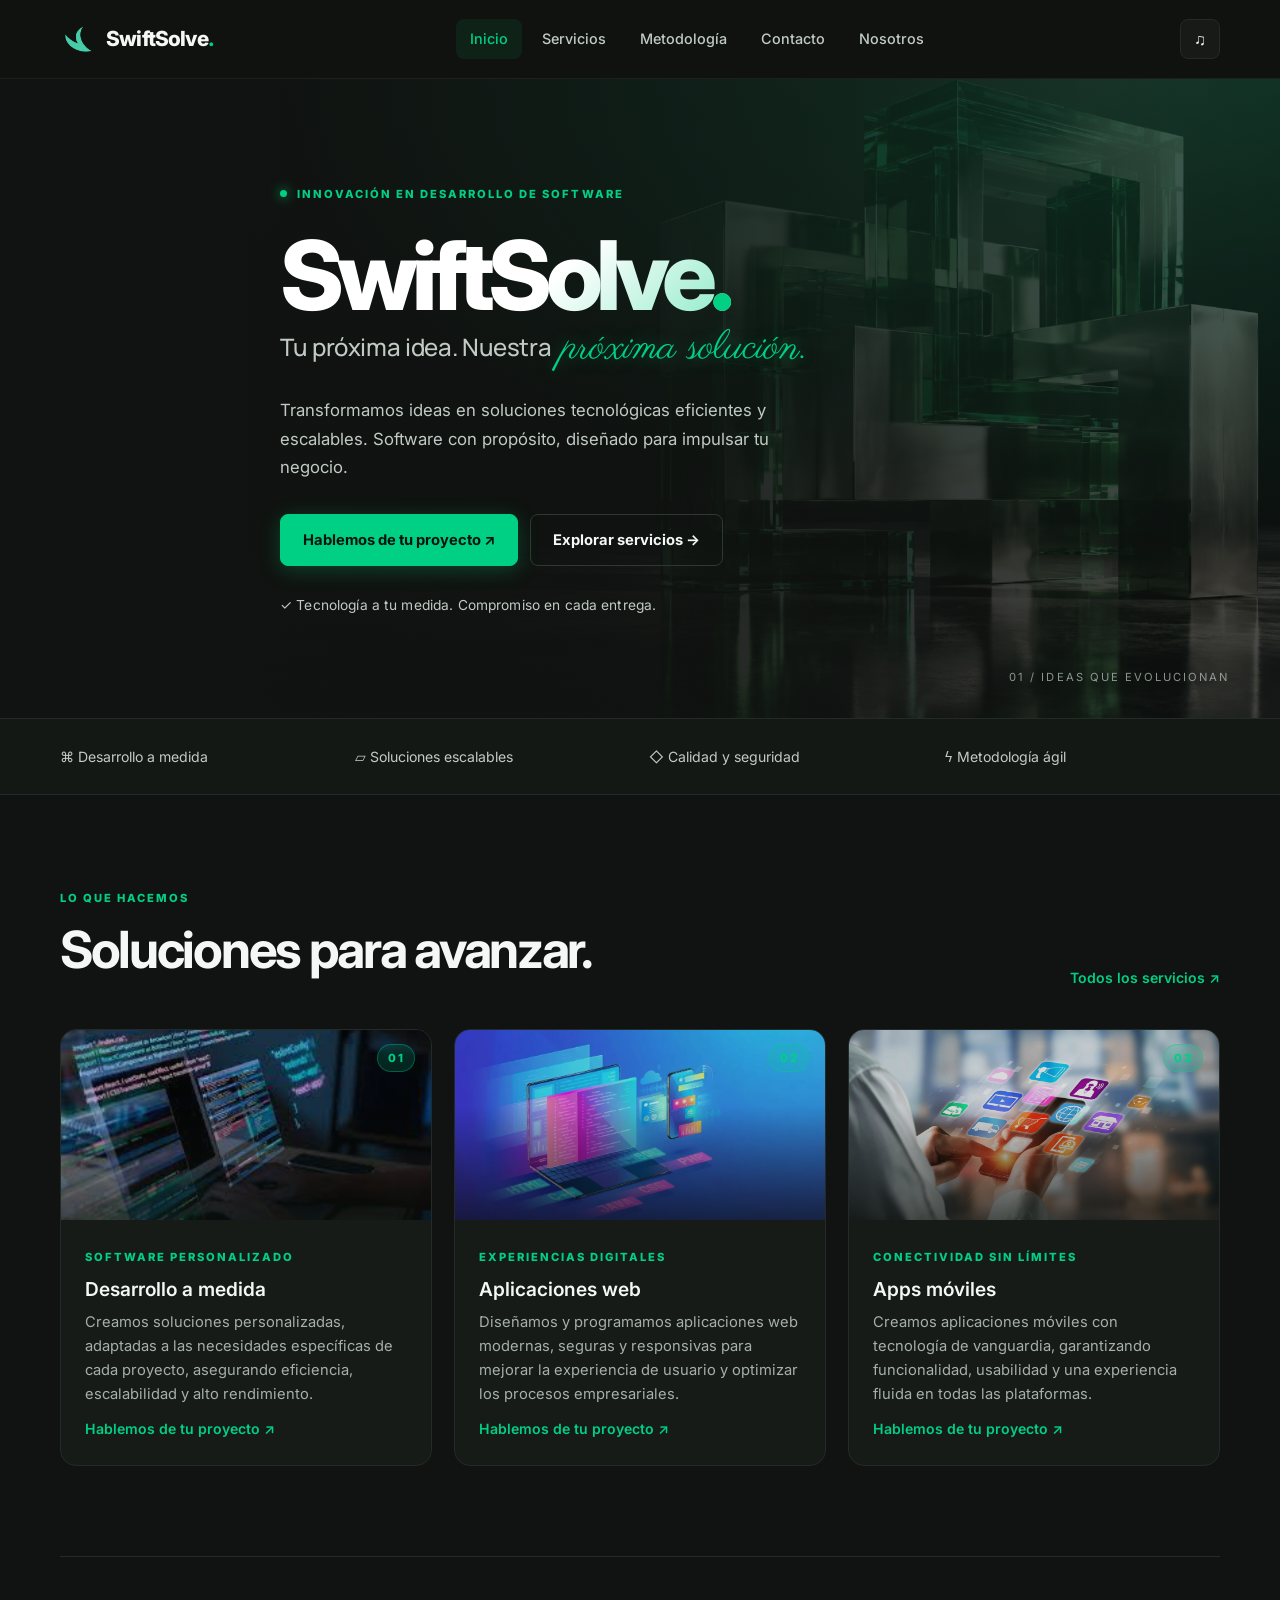
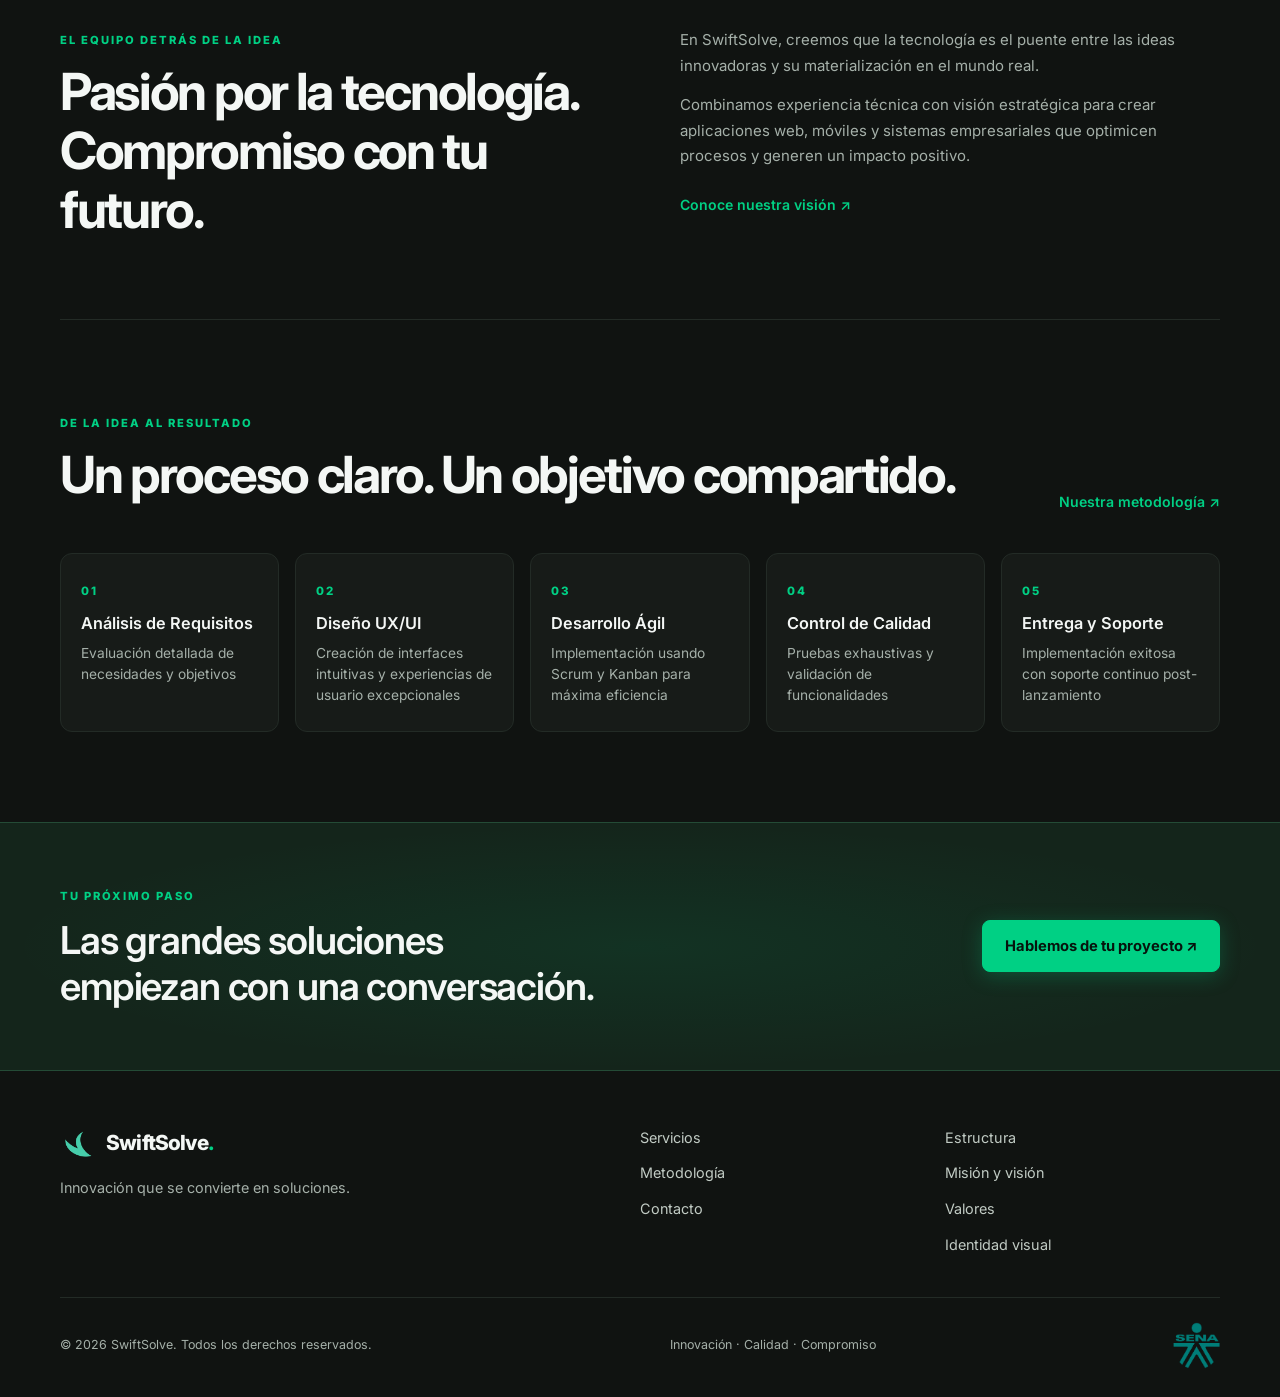
==== commit acab349b: "arrelgle el index" ====
--- a/index.html
+++ b/index.html
@@ -67,8 +67,8 @@
                     </span>
                     <h1>SwiftSolve<span class="brand-dot">.</span></h1>
                     <p class="eslogan-texto">
-                        <span class="linea-1">Tu próxima idea.</span>
-                        <span class="linea-2">Nuestra próxima solución.</span>
+                        <span class="linea-1">Tu próxima idea. Nuestra</span>
+                        <span class="linea-2"> próxima solución.</span>
                     </p>
                     <p class="hero-description">
                         Transformamos ideas en soluciones tecnológicas eficientes y escalables. Software con propósito, diseñado para impulsar tu negocio.
--- a/styles.css
+++ b/styles.css
@@ -258,9 +258,6 @@
 /* ============================================================
    HERO
    ============================================================ */
-/* ============================================================
-   HERO
-   ============================================================ */
 .hero {
     position: relative;
     min-height: 640px;
@@ -325,12 +322,12 @@
     50%      { opacity: 0.5; transform: scale(0.85); }
 }
 
-/* ── H1 con degradado ── */
+/* ── H1 principal ── */
 .hero h1 {
-    font-size: clamp(2.8rem, 6vw, 4.4rem);       /* ← antes 3.5–7rem: más contenido */
-    line-height: 1.05;
-    letter-spacing: -0.06em;
-    margin: 20px 0 4px;
+    font-size: clamp(3.2rem, 8vw, 6rem);
+    line-height: 1;
+    letter-spacing: -0.07em;
+    margin: 22px 0 6px;
     font-weight: 800;
     background: linear-gradient(135deg, #ffffff 40%, var(--green) 100%);
     -webkit-background-clip: text;
@@ -338,39 +335,38 @@
     -webkit-text-fill-color: transparent;
 }
 
-/* El punto verde dentro del H1 necesita recuperar su color */
 .hero h1 .brand-dot {
     color: var(--green);
     -webkit-text-fill-color: var(--green);
 }
 
-/* ── Eslogan en dos líneas ── */
+/* ── Eslogan compacto debajo del H1 ── */
 .eslogan-texto {
     font-family: 'Manrope', 'Inter', sans-serif;
-    font-size: clamp(1.5rem, 3.2vw, 2.4rem);     /* ← antes 1.9–3.6rem: menos invasivo */
-    line-height: 1.2;
-    letter-spacing: -0.03em;
-    margin: 4px 0 20px;
-    font-weight: 600;
-    color: var(--text);
+    font-size: clamp(1.15rem, 2vw, 1.5rem);
+    line-height: 1.35;
+    letter-spacing: -0.015em;
+    margin: 2px 0 26px;
+    font-weight: 500;
+    color: var(--text-2);
 }
 
 .eslogan-texto .linea-1 {
-    display: block;
-    color: var(--text);
+    display: inline;
+    color: var(--text-2);
 }
 
 .eslogan-texto .linea-2 {
-    display: block;
+    display: inline;
     font-family: 'Parisienne', cursive;
     font-weight: 400;
-    font-size: 1.55em;                            /* Parisienne necesita más tamaño para igualar visualmente */
+    font-size: 1.7em;
     letter-spacing: 0;
     line-height: 1;
     color: var(--green);
-    margin-top: 0.05em;
+    margin-left: 0.15em;
     text-shadow: 0 0 18px rgba(0, 208, 132, 0.35);
-    white-space: nowrap;                          /* ← evita que se rompa en 2 renglones */
+    vertical-align: -0.05em;
 }
 
 .hero-description {
@@ -1125,7 +1121,7 @@
     .hero { min-height: 580px; }
     .hero-content { padding: 70px 0; }
     .hero h1 { font-size: 3.4rem; }
-    .eslogan-texto { font-size: 1.85rem; }
+    .eslogan-texto { font-size: 1.05rem; }
     .hero-description { font-size: 0.98rem; }
     .hero-buttons { align-items: stretch; flex-direction: column; max-width: 340px; }
     .hero-buttons .button { width: 100%; }
